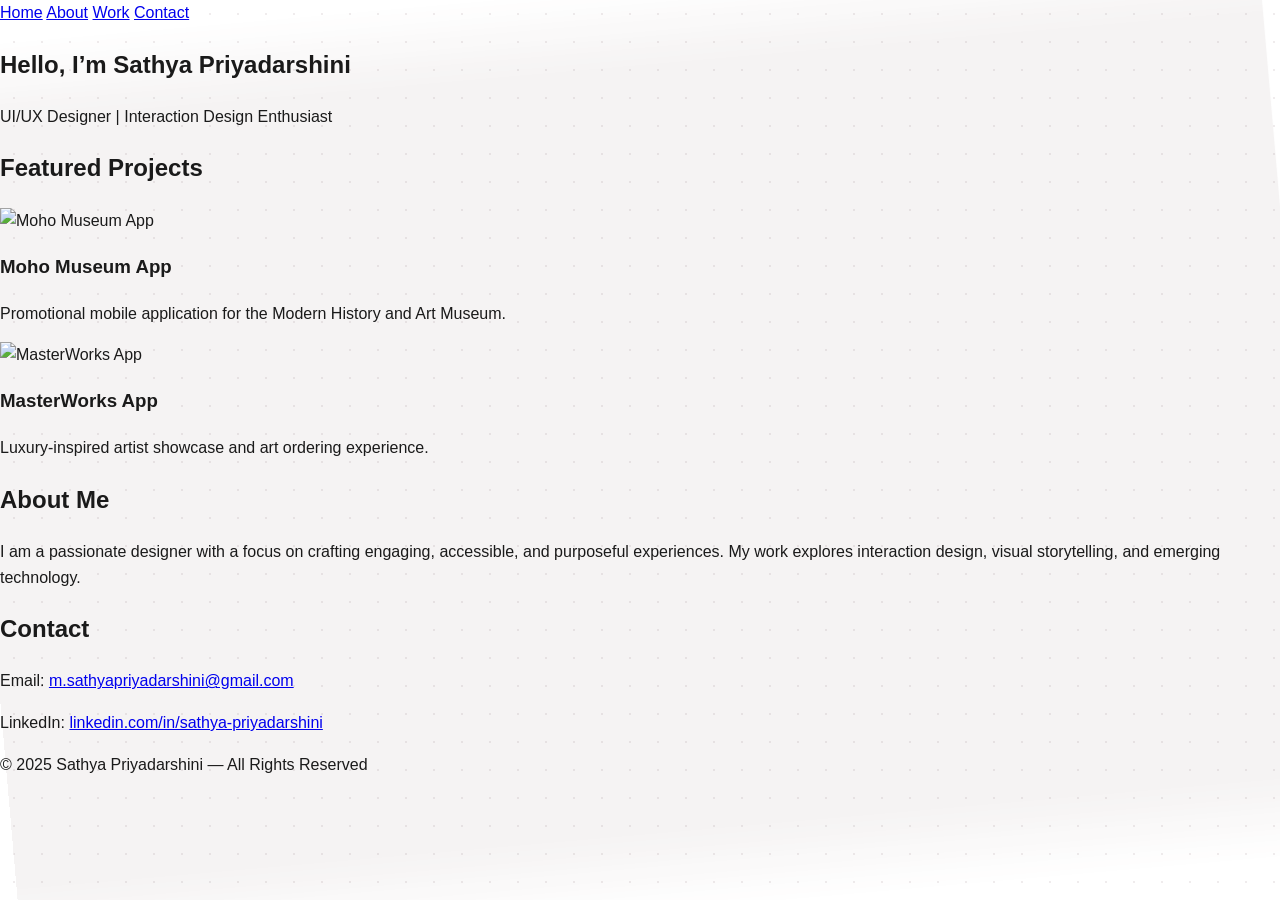
==== SathyaPriyadarshini_portfolio/Code/index.html @ 5d3b1fd0 "Add files via upload" ====
<!doctype html>
<html lang="en">
<head>
  <meta charset="utf-8" />
  <meta name="viewport" content="width=device-width, initial-scale=1" />
  <title>Sathya Priyadarshini · Portfolio</title>

  <!-- Fonts -->
  <link href="https://fonts.googleapis.com/css2?family=Great+Vibes&display=swap" rel="stylesheet">
  <link href="https://fonts.cdnfonts.com/css/sf-pro-display" rel="stylesheet" />
  <link href="https://fonts.googleapis.com/css2?family=Playfair+Display:wght@600;700&family=DM+Sans:wght@400;500;600;700&display=swap" rel="stylesheet" />

  <!-- Styles -->
  <link rel="stylesheet" href="Portfolio.css" />
</head>
<body class="dots-bg">

  <!-- ===== Header Section ===== -->
  <header>
    <nav>
      <a href="index.html">Home</a>
      <a href="about_me.html">About</a>
      <a href="#work">Work</a>
      <a href="#contact">Contact</a>
    </nav>
  </header>

  <!-- ===== Hero Section ===== -->
  <section id="hero">
    <h1>Hello, I’m <span>Sathya Priyadarshini</span></h1>
    <p>UI/UX Designer | Interaction Design Enthusiast</p>
  </section>

  <!-- ===== Work Section ===== -->
  <section id="work">
    <h2>Featured Projects</h2>
    <div class="work-grid">
      <div class="work-item">
        <img src="assets/work/moho-museum-app.jpg" alt="Moho Museum App">
        <h3>Moho Museum App</h3>
        <p>Promotional mobile application for the Modern History and Art Museum.</p>
      </div>
      <div class="work-item">
        <img src="assets/work/masterworks-app.jpg" alt="MasterWorks App">
        <h3>MasterWorks App</h3>
        <p>Luxury-inspired artist showcase and art ordering experience.</p>
      </div>
      <!-- Add more project cards as needed -->
    </div>
  </section>

  <!-- ===== About Section ===== -->
  <section id="about">
    <h2>About Me</h2>
    <p>
      I am a passionate designer with a focus on crafting engaging, accessible, and purposeful experiences. 
      My work explores interaction design, visual storytelling, and emerging technology.
    </p>
  </section>

  <!-- ===== Contact Section ===== -->
  <section id="contact">
    <h2>Contact</h2>
    <p>Email: <a href="mailto:m.sathyapriyadarshini@gmail.com">m.sathyapriyadarshini@gmail.com</a></p>
    <p>LinkedIn: <a href="https://www.linkedin.com/in/sathya-priyadarshini-murugadoss-88a174186/" target="_blank">linkedin.com/in/sathya-priyadarshini</a></p>
  </section>

  <!-- ===== Footer ===== -->
  <footer>
    <p>© 2025 Sathya Priyadarshini — All Rights Reserved</p>
  </footer>

  <!-- Scripts -->
  <script src="Portfolio.js" defer></script>
</body>
</html>
---- SathyaPriyadarshini_portfolio/Code/Portfolio.css ----
/* =========================
   TOKENS / BASE
========================= */
:root{
  --pattern-color: rgba(90, 62, 54, 0.06); 
  --pattern-size: 80px;                  
}

:root{
  --dot-color: rgba(105,69,79,0.10); 
  --dot-size: 28px;                  
}

.dots-bg{
  background-color: #fff;
  background-image: radial-gradient(var(--dot-color) 1.5px, transparent 1.5px);
  background-size: var(--dot-size) var(--dot-size);
  background-attachment: fixed; 
}

.dots-bg::before{
  content:"";
  position: fixed;
  inset: 0;
  pointer-events: none;

  mask-image: linear-gradient(to bottom, transparent 0, #000 80px, #000 calc(100% - 80px), transparent 100%);
}
html, body { min-height: 100%; }
body { position: relative; }


body::before{ transform: rotate(-5deg) scale(1.03); transform-origin:center; }
body::before{
  content:"";
  position: fixed;
  inset: 0;
  z-index: -1;               
  pointer-events: none;

  background-color: var(--pattern-color);
  -webkit-mask-image: url("Lotus.svg");     
  -webkit-mask-repeat: repeat;
  -webkit-mask-size: var(--pattern-size) auto;
  mask-image: url("Lotus.svg");
  mask-repeat: repeat;
  mask-size: var(--pattern-size) auto;
  opacity: 1; 
}

@media (max-width: 900px){ body::before{ -webkit-mask-size: 64px auto; mask-size: 64px auto; } }
@media (max-width: 520px){ body::before{ -webkit-mask-size: 50px auto; mask-size: 50px auto; } }
:root{
  --plum:#69454F; --plum-strong:#5A3E36;
  --pink:#F3D8D3; --coffee:#5A3E36;
  --text:#1A1A1A; --bg:#fff;

  --font-base:"SF Pro Display",-apple-system,BlinkMacSystemFont,"Segoe UI",Roboto,Helvetica,Arial,sans-serif;

  --radius-lg:40px; --radius-md:28px; --ring:rgba(0,0,0,.08);
  --shadow-1:0 10px 24px rgba(0,0,0,.12);

  --container:max(92vw,280px);
  --header-h:72px; 
}

*{box-sizing:border-box}
html{scroll-behavior:smooth;height:100%}
body{margin:0;background:var(--bg);color:var(--text);font-family:var(--font-base);line-height:1.6;height:100%}
img{max-width:100%;height:auto;display:block}
section[id]{scroll-margin-top:var(--header-h)}

/* =========================
   INTRO / LANDING
========================= */
.intro-landing{
  height:100vh;
  min-height:540px;
  display:flex;
  flex-direction:column;
  justify-content:center;
  align-items:center;
  text-align:center;
  font-family:'Playfair Display',serif;
  background:radial-gradient(circle at center,#fdf5f6,#e8d5d8,#d9c2c6);
  color:#3a252b;
  position:relative;
  overflow:hidden;
}
.intro-landing::before{
  content:"";
  position:absolute;
  inset:0;
  background:
    radial-gradient(circle at 30% 30%,#ffffff20,transparent 70%),
    radial-gradient(circle at 70% 70%,#69454f20,transparent 70%);
  animation:moveGlow 12s linear infinite alternate;
}
@keyframes moveGlow{from{transform:translate(-5%,-5%)}to{transform:translate(5%,5%)}}

.intro-title span{
  display:block;
  font-size:clamp(28px,6vw,56px);
  font-weight:600;
  opacity:0;
  transform:translateY(40px);
  animation:fadeUp 1s ease forwards;
  letter-spacing:1px
}
.wave {
  display: inline-block;
  font-size: 3rem;   
  transform-origin: 70% 70%;
  animation: waveAnim 2s infinite;
}

.signature {
  font-family: 'Great Vibes', cursive;  
  font-size: 5rem;                     
  font-weight: 400;
  color: #69454F;                      
  letter-spacing: 4px;                 
  line-height: 1.3;                     
  margin-top: 0.5em;
}
@keyframes waveAnim {
  0% { transform: rotate(0deg); }
  10% { transform: rotate(14deg); }
  20% { transform: rotate(-8deg); }
  30% { transform: rotate(14deg); }
  40% { transform: rotate(-4deg); }
  50% { transform: rotate(10deg); }
  60% { transform: rotate(0deg); }
  100% { transform: rotate(0deg); }
}
.intro-title .hi{
  animation-delay:.2s
}
.intro-title .im{
  animation-delay:.9s
}
.intro-title .name{
  animation-delay:1.6s;
  font-size:clamp(32px,7vw,64px);
  font-weight:700;
  color:#69454f;
  letter-spacing:2px
}
@keyframes fadeUp{to{opacity:1;transform:translateY(0)}}

.scroll-next{
  margin-top:60px;
  width:56px;
  height:56px;
  border-radius:50%;
  border:2px solid #69454f;
  background:transparent;
  font-size:24px;
  color:#69454f;
  cursor:pointer;
  position:relative;
  transition:.3s
}
.scroll-next:hover{
  background:#69454f;
  color:#fff;
  transform:translateY(4px)
}
.scroll-next::after{
  content:"";
  position:absolute;
  inset:0;
  border:2px solid #69454f;
  border-radius:50%;
  animation:pulse 2s infinite
}
@keyframes pulse{0%{transform:scale(1);opacity:.8}100%{transform:scale(1.6);opacity:0}}

/* =========================
   HEADER / NAV
========================= */
:root { --header-h: 72px; }                 
section[id] { scroll-margin-top: var(--header-h); }


.site-header{
  position: sticky; top: 0; z-index: 1000;
  background: rgba(255,255,255,.92);
  backdrop-filter: blur(8px);
  border-bottom: 1px solid rgba(0,0,0,.06);
}
.nav-wrap{
  height: var(--header-h); 
  width: min(1200px,94vw); 
  margin: 0 auto;
  display: flex; 
  align-items: center; 
  gap: 12px; 
  padding: 0 12px;
}
.brand img{ 
  height: 32px; 
}
.main-nav{ 
  display: flex; 
  gap: 40px; 
  margin-left: auto; 
}
.main-nav a{
  position: relative; 
  padding: 6px 0; 
  text-decoration: none;
  color: #1a1a1a; 
  font-weight: 500;
}
.main-nav a:hover{ 
  color: #69454f; 
}
.main-nav a.active{ 
  color: #69454f; }
.main-nav a.active::after{
  content:""; 
  position:absolute; 
  left:0; 
  right:0; 
  bottom:-6px; 
  height:3px;
  background:#69454f; 
  border-radius:2px;
}

.nav-toggle{
  display:none; 
  margin-left:auto; 
  width:42px; 
  height:42px;
  border-radius:10px; 
  border:1px solid rgba(0,0,0,.08);
  background:#fff; 
  align-items:center; 
  justify-content:center;
}
.nav-toggle-bar{ 
  width:20px; 
  height:2px; 
  background:#333; 
  border-radius:2px; 
  margin:3px 0;
  transition: transform .25s, opacity .25s;
}

.nav-toggle[aria-expanded="true"] 
.nav-toggle-bar:nth-child(1){ 
  transform: translateY(5px) rotate(45deg); 
}
.nav-toggle[aria-expanded="true"] 
.nav-toggle-bar:nth-child(2){ 
  opacity: 0; 
}
.nav-toggle[aria-expanded="true"] 
.nav-toggle-bar:nth-child(3){ 
  transform: translateY(-5px) rotate(-45deg); 
}

.nav-overlay{
  position: fixed; 
  inset: var(--header-h) 0 0 0; 
  z-index: 999;
  background: rgba(0,0,0,.28); 
  backdrop-filter: blur(2px);
  opacity:0; pointer-events:none; 
  transition: opacity .25s;
}
.nav-overlay.is-on{ 
  opacity:1; 
  pointer-events:auto; 
}

body.nav-open{ 
  overflow: hidden; 
}

@media (max-width: 720px){
  .nav-toggle{ display:flex; }

  .main-nav{
    position: fixed;
    top: var(--header-h);
    right: 12px;
    width: min(86vw, 300px);
    max-height: calc(100dvh - var(--header-h) - 24px);
    overflow: auto;
    display: flex;
    flex-direction: column;
    gap: 6px;
    padding: 14px 16px;
    background: #fff;
    border-radius: 14px;
    box-shadow: 0 18px 40px rgba(0,0,0,.16);
    z-index: 1001;

    transform-origin: top right;
    transform: translateY(-8px) scale(.9);
    opacity: 0;
    pointer-events: none;
    visibility: hidden;
    transition: transform .22s ease, opacity .22s ease, visibility .22s;
  }
  .main-nav.is-open{
    transform: none;
    opacity: 1;
    pointer-events: auto;
    visibility: visible;
  }

  .main-nav a{ 
    padding: 12px 8px; 
    border-radius: 10px; 
    font-size: 16px; 
  }
  .main-nav a:hover{ 
    background: rgba(105,69,79,.06); 
    color: #69454f; 
  }
}


.nav-overlay{ 
  position:fixed; 
  inset:var(--header-h) 0 0 0; 
  z-index:1000;
  background:rgba(0,0,0,.0);
  opacity:0; 
  pointer-events:none; 
  transition:opacity .22s; 
}
.nav-overlay.is-on{ 
  opacity:0; 
  pointer-events:auto; 
}
body.nav-open{ 
  overflow:hidden; 
}

.site-header{
  position: sticky;
  top: 0;
  z-index: 3000;          
  background: rgba(255,255,255,.92);
  backdrop-filter: blur(8px);
  border-bottom: 1px solid rgba(0,0,0,.06);
}

@media (max-width:720px){
  .main-nav{
    position: fixed;
    top: var(--header-h, 72px);
    right: 12px;
    left: auto;
    z-index: 3001;         
    width: min(86vw, 280px);
    max-height: calc(100dvh - var(--header-h,72px) - 16px);
    overflow: auto;
    display: flex; flex-direction: column; gap: 6px;
    padding: 12px 16px;
    background: #fff; border-radius: 14px;
    box-shadow: 0 18px 40px rgba(0,0,0,.16);
    transform: translateY(-110%);
    transition: transform .25s ease;
  }
  .main-nav.is-open{ 
    transform: translateY(0); 
  }
}

.nav-overlay{
  position: fixed;
  inset: var(--header-h,72px) 0 0 0;
  z-index: 2000;                 
  background: rgba(0,0,0,.0);   
  backdrop-filter: none;        
  opacity: 0; pointer-events: none;
  transition: opacity .0;
}
.nav-overlay.is-on{ 
  opacity: 1; 
  pointer-events: auto; 
}
.main-nav { 
  pointer-events: auto; 
}

/* =========================
   HERO
========================= */

.hero{
  min-height:100vh;display:flex;align-items:center;justify-content:center;padding:clamp(80px,15vh,160px) 20px;background:#fff;text-align:center
}
.hero__inner{
  max-width:900px;
  margin:0 auto
}
.hero-title{
  font-size:clamp(36px,6vw,64px);
  font-weight:700;
  line-height:1.2;
  margin-bottom:30px
}
.hero-title .highlight{
  color:var(--plum)
}
.hero-subtitle{
  margin-top:20px;
  font-size:clamp(18px,2vw,22px);
  color:#555
}
.hero-desc{
  margin-top:24px;
  font-size:clamp(16px,1.5vw,20px);
  line-height:1.6;
  color:#666
}
.hero-actions{
  margin-top:40px;
  display:flex;
  justify-content:center;
  gap:20px
}
.btn{
  display:inline-flex;
  align-items:center;
  justify-content:center;
  padding:14px 32px;
  border-radius:999px;
  font:700 16px var(--font-base);
  cursor:pointer;
  transition:transform .18s,box-shadow .18s,background .18s,color .18s,border-color .18s;
  text-decoration:none
}
.btn-primary{
  background:var(--plum);
  color:#fff;
  border:1px solid var(--plum);
  box-shadow:0 10px 24px rgba(105,69,79,.18)
}
.btn-primary:hover{
  background:#5A3E36;
  transform:translateY(-2px)
}
.btn-outline{background:#fff;color:var(--plum);border:2px solid var(--plum)}
.btn-outline:hover{background:rgba(105,69,79,.08);transform:translateY(-2px)}
.hero-title{
  font-size: clamp(2rem, 5vw, 4rem);
  line-height: 1.15;
  text-align:center;
}

.hero-title .highlight{
  display:inline-block;
  position:relative;
  padding-inline: .1em;
  transform-origin: 50% 70%;
}

.highlight .ch{
  display:inline-block;
  opacity:0;
  transform: translateX(var(--off, 0.6em)) translateY(6px) scale(.94);
  filter: blur(6px);
  transition:
    transform .55s cubic-bezier(.2,.75,.25,1.2),
    opacity   .45s ease,
    filter    .45s ease;
  transition-delay: calc(var(--i) * 55ms);
  will-change: transform, opacity, filter;
}

.hero-title.in-view .highlight .ch{
  opacity:1;
  transform: translateX(0) translateY(0) scale(1.02);
  filter: blur(0);
}

.hero-title.in-view .highlight .ch:last-child{
  transition-duration: .65s;
}

.highlight[data-dir="left"]  .ch{ --off: -0.75em; }
.highlight[data-dir="right"] .ch{ --off:  0.75em; }

@media (prefers-reduced-motion: reduce){
  .highlight .ch{ transition:none; opacity:1; transform:none; filter:none; }
}
/* =========================
   WORK
========================= */

.work-alt{
  width:min(1472px,96vw);
  margin: clamp(24px,5vw,48px) auto;
  padding: clamp(28px,5vw,56px) clamp(16px,3vw,25px);
  border-radius:40px;
  background:#F1EAE7;
  position:relative; overflow:hidden;
}
.work-alt::before{
  content:""; 
  position:absolute; 
  inset:0; 
  pointer-events:none;
  background-image: radial-gradient(rgba(0,0,0,.04) 1px, transparent 1px);
  background-size:48px 48px; 
  opacity:.12;
}
.work-alt__head{
  width:min(931px,92vw);
  margin:0 auto clamp(20px,4vw,50px);
  display:flex; 
  flex-direction:column; 
  align-items:center; 
  gap:10px;
}
.work-alt__title{
  font:700 clamp(28px,4.6vw,48px)/1.15 "SF Pro Display",system-ui;
  color:#000; 
  margin:0;
}
.work-alt__sub{
  font:400 clamp(14px,2.2vw,18px)/1.6 "SF Pro Display",system-ui;
  color:#222; 
  text-align:center; 
  margin:0;
}
.work-alt__list{ 
  list-style:none; 
  margin:0; 
  padding:0; 
  display:grid; 
  gap: clamp(24px,4vw,59px); 
}

.work-row{
  display:grid; 
  align-items:center; 
  gap: clamp(16px,3vw,24px);
  grid-template-columns: minmax(280px, 1.3fr) 1fr;
  background:#fff; 
  border-radius:40px;
  padding: clamp(18px, 3vw, 28px);
  border:1px solid rgba(145,95,109,.20);
  box-shadow:0 12px 24px rgba(0,0,0,.08);
  transition: transform .25s ease, box-shadow .25s ease, border-color .25s ease;
}
.work-row:nth-child(even){ 
  grid-template-columns: 1fr 1.3fr; 
}
.work-row:nth-child(even) .work-media{ 
  order:2 
}
.work-row:nth-child(even) .work-meta{ 
  order:1 
}
.work-row:hover{ 
  transform: translateY(-4px); 
  box-shadow:0 20px 40px rgba(0,0,0,.12); 
  border-color:rgba(145,95,109,.32) 
}

.work-media{ 
  aspect-ratio: 233/131; 
  border-radius:40px; 
  overflow:hidden; 
  margin:0; 
  background:#eee 
}
.work-media img{ 
  width:100%; 
  height:100%; 
  object-fit:cover; 
  display:block; 
  transform:scale(1); 
  transition:transform .6s cubic-bezier(.22,.8,.22,1) 
}
.work-row:hover .work-media img{ 
  transform:scale(1.06) 
}

.work-meta{
  display:grid;
  grid-template-columns: 1fr;
  grid-template-areas:
    "num"
    "name"
    "desc"
    "cta";
  row-gap: clamp(8px, 1.4vw, 14px);
  align-items:start;
}
.work-num{
  grid-area:num;
  font-weight:700;
  font-size: clamp(88px, 10vw, 200px);
  line-height:.85;
  letter-spacing:-0.04em;   
  color:#000; margin:0;
}
.work-name{
  grid-area:name;
  margin:0;
  font:700 clamp(18px, 2.6vw, 32px)/1.2 "SF Pro Display";
  color:#69454F;
}
.work-desc{
  grid-area:desc;
  margin:0;
  font:400 clamp(14px, 2vw, 18px)/1.65 "SF Pro Display";
  color:#333;
}

.work-next{
  grid-area:cta;
  justify-self:end; 
  align-self:end;
  width:52px; 
  height:52px; 
  border-radius:999px; 
  border:0;
  background:#C9B9B6; 
  color:#fff; 
  display:grid; 
  place-items:center;
  box-shadow: inset 0 -2px 0 rgba(0,0,0,.08), 0 6px 12px rgba(0,0,0,.10);
  transition: transform .2s ease, background .2s ease;
}
.work-next:hover{ 
  transform: translateX(2px) scale(1.04); 
  background:#BDA9A5 
}
.work-next:active{ 
  transform: translateX(3px) scale(.98) 
}

@media (max-width: 1020px){
  .work-row,
  .work-row:nth-child(even){ grid-template-columns: 1fr; }
  .work-media{ order:1 } .work-meta{ order:2 }
  .work-num{ font-size: clamp(72px, 22vw, 120px); line-height:.9 }
}

@media (max-width: 720px){
  .work-row{
    display: grid;
    grid-template-columns: 1fr;
    grid-template-areas:
      "num"
      "name"
      "desc"
      "cta"
      "media";            
    gap: 10px;
    padding: 16px;
    border-radius: 24px;
    text-align: left;
  }

  .work-row .work-num   { 
    grid-area: num;   
    font-size: clamp(42px,12vw,72px); 
    line-height: .9; 
  }
  .work-row .work-name  { 
    grid-area: name;  
    font-size: clamp(18px,5vw,22px); 
    margin-top: 6px; 
  }
  .work-row .work-desc  { 
    grid-area: desc;  
    font-size: clamp(14px,4vw,16px); 
    color:#444; 
  }
  .work-row .work-next  {
    grid-area: cta; 
    justify-self: end; 
    align-self: start;
    width: 46px; 
    height: 46px; 
    border-radius: 999px; 
    margin: 4px 0 6px;
  }
  .work-row .work-media { 
    grid-area: media; 
    order: 5; 
    width: 100%; 
    aspect-ratio: 16/9; 
    border-radius: 18px; 
    margin-top: 6px;
  }

  .work-row:nth-child(even){ grid-template-columns: 1fr; }
  .work-row:nth-child(even) .work-media { order: 5; }
  .work-row:nth-child(even) .work-meta  { order: 1; }

  .work-media{ border-radius: 18px; }
  .work-row{ box-shadow: 0 8px 16px rgba(0,0,0,.08); }
}
html {
  scroll-behavior: smooth;
}

#work {
  scroll-margin-top: calc(var(--header-h, 72px) + 20px);
}
/* =========================
   ABOUT
========================= */
.about-hero{
  width:min(1472px,96vw);
  margin:clamp(28px,6vw,72px) auto;
  padding:clamp(28px,6vw,64px);
  background:var(--plum);
  color:#fff;
  border-radius:40px;
  overflow:hidden
}
.about-hero__wrap{
  display:grid;
  grid-template-columns:1.1fr .9fr;
  align-items:center;
  gap:clamp(20px,5vw,56px)
}
.about-hero__title{
  font:700 clamp(28px,5vw,56px)/1.1 var(--font-base);
  margin:0 0 clamp(10px,1.2vw,14px)
}
.about-hero__text p{
  margin:0 0 clamp(10px,1.6vw,16px);
  font:400 clamp(14px,2vw,18px)/1.8 var(--font-base);
  opacity:.98
}
.about-hero__portrait{
  align-self:stretch;
  display:flex;
  align-items:flex-end;
  justify-content:center
}
.about-hero__portrait img{
  width:min(520px,100%);
  aspect-ratio:4/5;
  object-fit:cover;
  border-radius:280px 280px 24px 24px;
  border:2px solid rgba(255,255,255,.12);
  filter:grayscale(100%);
  box-shadow:0 22px 40px rgba(0,0,0,.18) inset
}
@media (max-width:980px){
  .about-hero__wrap{grid-template-columns:1fr}
  .about-hero__portrait{order:-1}
  .about-hero__portrait img{width:min(440px,84vw);margin:0 auto 16px}
  .about-hero__portrait center{display:flex;align-items:center;justify-content:center}
}
.about-hero__portrait {
  align-self: stretch;
  display: flex;
  align-items: center;   
  justify-content: center; 
}
.about-hero__portrait img {
  width: min(520px, 100%);
  aspect-ratio: 4/5;
  object-fit: cover;
  border-radius: 280px 280px 24px 24px;  
  border: 2px solid rgba(255, 255, 255, .12);
  filter: grayscale(100%);
  box-shadow: 0 22px 40px rgba(0, 0, 0, .18) inset;
  object-position: center top; 
}
/* Base CTA */
.btn-cta {
  display: inline-flex;
  align-items: center;
  gap: 14px;
  margin-top: 26px;
  padding: 16px 28px;
  border-radius: 999px;
  background: linear-gradient(135deg, #915F6D, #E8CFCB);
  color: #fff;
  font-weight: 700;
  font-size: 1rem;
  letter-spacing: 0.4px;
  text-transform: capitalize;
  border: none;
  cursor: pointer;
  box-shadow: 0 8px 24px rgba(0,0,0,.15);
  transition: transform .25s ease, box-shadow .25s ease, background .4s ease;
  position: relative;
  overflow: hidden;
}

/* Hover state */
.btn-cta:hover {
  transform: translateY(-3px) scale(1.02);
  box-shadow: 0 14px 30px rgba(0,0,0,.18);
  background: linear-gradient(135deg, #5A3E36, #915F6D);
}

/* Button text */
.btn-cta__text {
  position: relative;
  z-index: 2;
}

/* Arrow micro-interaction */
.btn-cta__arrow {
  display: inline-block;
  font-size: 18px;
  transition: transform .3s ease, opacity .3s ease;
  position: relative;
}

/* On hover: arrow slides */
.btn-cta:hover .btn-cta__arrow {
  transform: translateX(6px);
  opacity: 0.9;
}

/* Ripple pulse effect */
.btn-cta::after {
  content: "";
  position: absolute;
  inset: 0;
  border-radius: inherit;
  background: rgba(255,255,255,0.15);
  transform: scale(0);
  opacity: 0;
  transition: transform .4s ease, opacity .4s ease;
}
.btn-cta:active::after {
  transform: scale(1);
  opacity: 1;
  transition: 0s;
}
.know-more-btn {
  display: grid;
  place-items: center;
  width: 56px; 
  height: 56px; 
  border-radius: 999px;
  background: #915F6D;   /* plum tone */
  color: #fff;
  border: 0;
  box-shadow: inset 0 -2px 0 rgba(0,0,0,.08), 0 6px 12px rgba(0,0,0,.10);
  transition: transform .25s ease, background .25s ease, box-shadow .25s ease;
  text-decoration: none;
}

.know-more-btn:hover {
  transform: translateX(2px) scale(1.05);
  background: #7d4d5d; /* slightly darker plum */
  box-shadow: 0 10px 20px rgba(0,0,0,.15);
}

.know-more-btn:active {
  transform: translateX(3px) scale(.96);
}

/* Responsive tweak for smaller screens */
@media (max-width: 720px) {
  .know-more-btn {
    width: 48px;
    height: 48px;
  }
}
/* =========================
   TOOLS (infinite)
========================= */
.tools{
  background:#fff;
  padding:clamp(32px,6vw,80px) 0;
  width:min(1472px,96vw);
  margin:0 auto;
  overflow:hidden
}
.tools__slider{
  position:relative;
  width:100%;
  overflow:hidden;
  -webkit-mask-image:linear-gradient(to right,transparent 0,#000 40px,#000 calc(100% - 40px),transparent 100%);
  mask-image:linear-gradient(to right,transparent 0,#000 40px,#000 calc(100% - 40px),transparent 100%);
}
.tools__track{
  display:flex;
  gap:clamp(24px,6vw,36px);
  width:max-content;
  animation:toolsMarquee 24s linear infinite;
  will-change:transform;
}
.tool{
  flex:0 0 auto;
  width:108px;
  height:108px;
  border-radius:50%;
  background:#fff;
  border:3px solid #F3D8D3;
  display:flex;
  align-items:center;
  justify-content:center;
  transition:transform .3s,border-color .3s;
  overflow:hidden; 
}
.tool:hover{
  transform:scale(1.08);
  border-color:var(--plum);
}
.tool img{
  max-width:68%;height:auto
}
@keyframes toolsMarquee{
  from{transform:translateX(0)}
  to{transform:translateX(-50%)}
}
@media (max-width:900px){.tools__track{gap:36px}.tool{width:95px;height:95px}}
@media (max-width:600px){.tools{padding:40px 0}.tools__track{gap:24px}.tool{width:80px;height:80px;border-width:3px}}
.tool img {
  width: 70%;
  height: 70%;
  object-fit: contain;
  object-position: center;
  display: block;
}
/* =========================
   LEARNINGS (flip)
========================= */
.learnings{
  background:#fff;
  border-radius:32px;
  padding:clamp(32px,6vw,80px) clamp(16px,6vw,64px);
  width:min(1472px,96vw);
  margin:0 auto;
}
.learnings__head{
  text-align:center;
  width:min(900px,92vw);
  margin:0 auto clamp(20px,5vw,40px);
}
.learnings__title{
  font-size:clamp(26px,5.6vw,48px);
  font-weight:700;
  margin:0 0 .25em
}
.learnings__subtitle{
  font-size:clamp(14px,2.2vw,18px);
  margin:0;
  color:#222
}
.learnings__grid{
  --card-w:clamp(260px,34vw,360px);
  --card-h:clamp(320px,44vw,440px);
  --card-radius:0px 20px;
  display:grid;
  gap:clamp(16px,8vw,40px);
  justify-content:center;
  grid-template-columns:repeat(3,minmax(0,var(--card-w)))
}
@media (max-width:1100px){
  .learnings__grid{
    grid-template-columns:repeat(2,minmax(0,var(--card-w)))
  }
}
@media (max-width:720px){
  .learnings__grid{
    grid-template-columns:minmax(0,var(--card-w))
  }
}
.learning-card{
  width:var(--card-w);
  height:var(--card-h);
  perspective:1000px;
  cursor:pointer;
  box-shadow:0 10px 24px rgba(0,0,0,.12);
  border-radius:var(--card-radius);
  transition:box-shadow .25s
}
.learning-card__inner{
  position:relative;
  width:100%;
  height:100%;
  transform-style:preserve-3d;
  transition:transform .6s;
  border-radius:var(--card-radius);
  padding:32px;display:flex;
  flex-direction:column;
  justify-content:center;
  text-align:left}
.learning-card:hover .learning-card__inner,.learning-card.is-flipped .learning-card__inner{transform:rotateY(180deg)}

.card-face{
  position:absolute;
  inset:0;
  border-radius:var(--card-radius);
  backface-visibility:hidden;
  border:2px solid var(--plum)
}
.card-front{
  background:var(--plum);
  display:flex;
  align-items:center;
  justify-content:center;
  padding:24px}
.card-front-title{
  color:#fff;
  font-weight:800;
  letter-spacing:.2px;
  font-size:clamp(22px,3.4vw,28px);
  text-align:center}
.card-back{
  background:#fff;
  padding:24px;display:flex;
  flex-direction:column;
  gap:10px;
  transform:rotateY(180deg)}
.card-num{
  font-weight:700;
  font-size:clamp(22px,2.4vw,28px);
  color:var(--plum);
  margin-bottom:10px
}
.card-title{
  font-weight:800;
  font-size:clamp(20px,2.2vw,26px);
  margin:0 0 12px
}
.card-divider{
  border:0;
  border-top:2px solid #E5E5E5;
  margin:12px 0
}
.card-desc{
  font-size:clamp(16px,1.8vw,20px);
  line-height:1.65;
  color:#333
}

/* =========================
   TESTIMONIALS
========================= */
.t-section{
  padding:clamp(32px,6vw,80px) 0;
  width:min(1472px,96vw);
  margin:0 auto
}
.t-head{
  text-align:center;margin-bottom:clamp(18px,5vw,40px)
}
.t-title{
  font-size:clamp(26px,5vw,42px);
  font-weight:700;
  margin:0 0 8px
}
.t-sub{
  font-size:clamp(14px,2.2vw,18px);
  color:#333;
  margin:0
}
.t-marquee{
  overflow:hidden
}
.t-track{
  display:flex;
  gap:clamp(12px,3vw,24px);
  width:max-content;
  animation:t-scroll 36s linear infinite;
  will-change:transform
}
@keyframes t-scroll{from{transform:translateX(0)}to{transform:translateX(-50%)}}
.t-marquee:hover .t-track{animation-play-state:paused}
.t-card{
  position:relative;
  background:rgba(145,95,109,.6);
  color:#fff;
  padding:clamp(18px,3.8vw,32px);
  border-radius:32px;
  display:flex;
  flex-direction:column;
  gap:14px;
  flex:0 0 clamp(260px,70vw,420px);
  box-shadow:var(--shadow-1)
}
.t-quote{
  position:absolute;
  top:0;right:24px;
  font-size:clamp(36px,7vw,64px);
  font-weight:700;
  color:rgba(255,255,255,.7)
}
.t-author{
  display:flex;
  align-items:center;
  gap:12px
}
.t-avatar{
  width:48px;
  height:48px;
  border-radius:50%;
  object-fit:cover
}
.t-name{
  font-weight:700
}
.t-meta{
  opacity:.9;font-size:.95em
}
.t-text{
  line-height:1.6;margin:0
}

/* =========================
   FOOTER
========================= */
.footer{
  background:#F5F2F1;
  border-radius:var(--radius-lg);
  padding:clamp(32px,6vw,80px) clamp(16px,6vw,40px);
  width:min(1472px,96vw);
  margin:0 auto clamp(36px,6vw,72px);
  text-align:center;
  display:flex;
  flex-direction:column;
  align-items:center;
  gap:clamp(16px,4vw,32px)
}
.footer-thank{
  font-size:clamp(12px,2vw,16px);
  font-weight:500;
  margin:0
}
.footer-title{
  font-size:clamp(22px,5vw,36px);
  font-weight:700;
  line-height:1.3;
  margin:0;
  color:#000
}
.footer-sub{
  font-size:clamp(14px,2.4vw,18px);
  color:#333;
  margin:0
}
.footer-btn{
  background:var(--plum);
  color:#fff;
  font-size:clamp(14px,2.4vw,18px);
  font-weight:600;
  padding:12px 28px;
  border-radius:40px;
  text-decoration:none;
  box-shadow:0 6px 14px rgba(0,0,0,.15);
  transition:.2s
}
.footer-btn:hover{
  transform:translateY(-2px)
}
.footer-links{
  font-size:clamp(12px,2.2vw,16px)
}
.footer-copy{
  font-size:clamp(12px,2vw,14px);
  color:#555;
  margin:0
}

.work-alt + .learnings,
.learnings + .t-section,
.t-section + .footer,
.about-hero + .tools,
.hero + .work-alt{margin-top:clamp(16px,4vw,32px)}
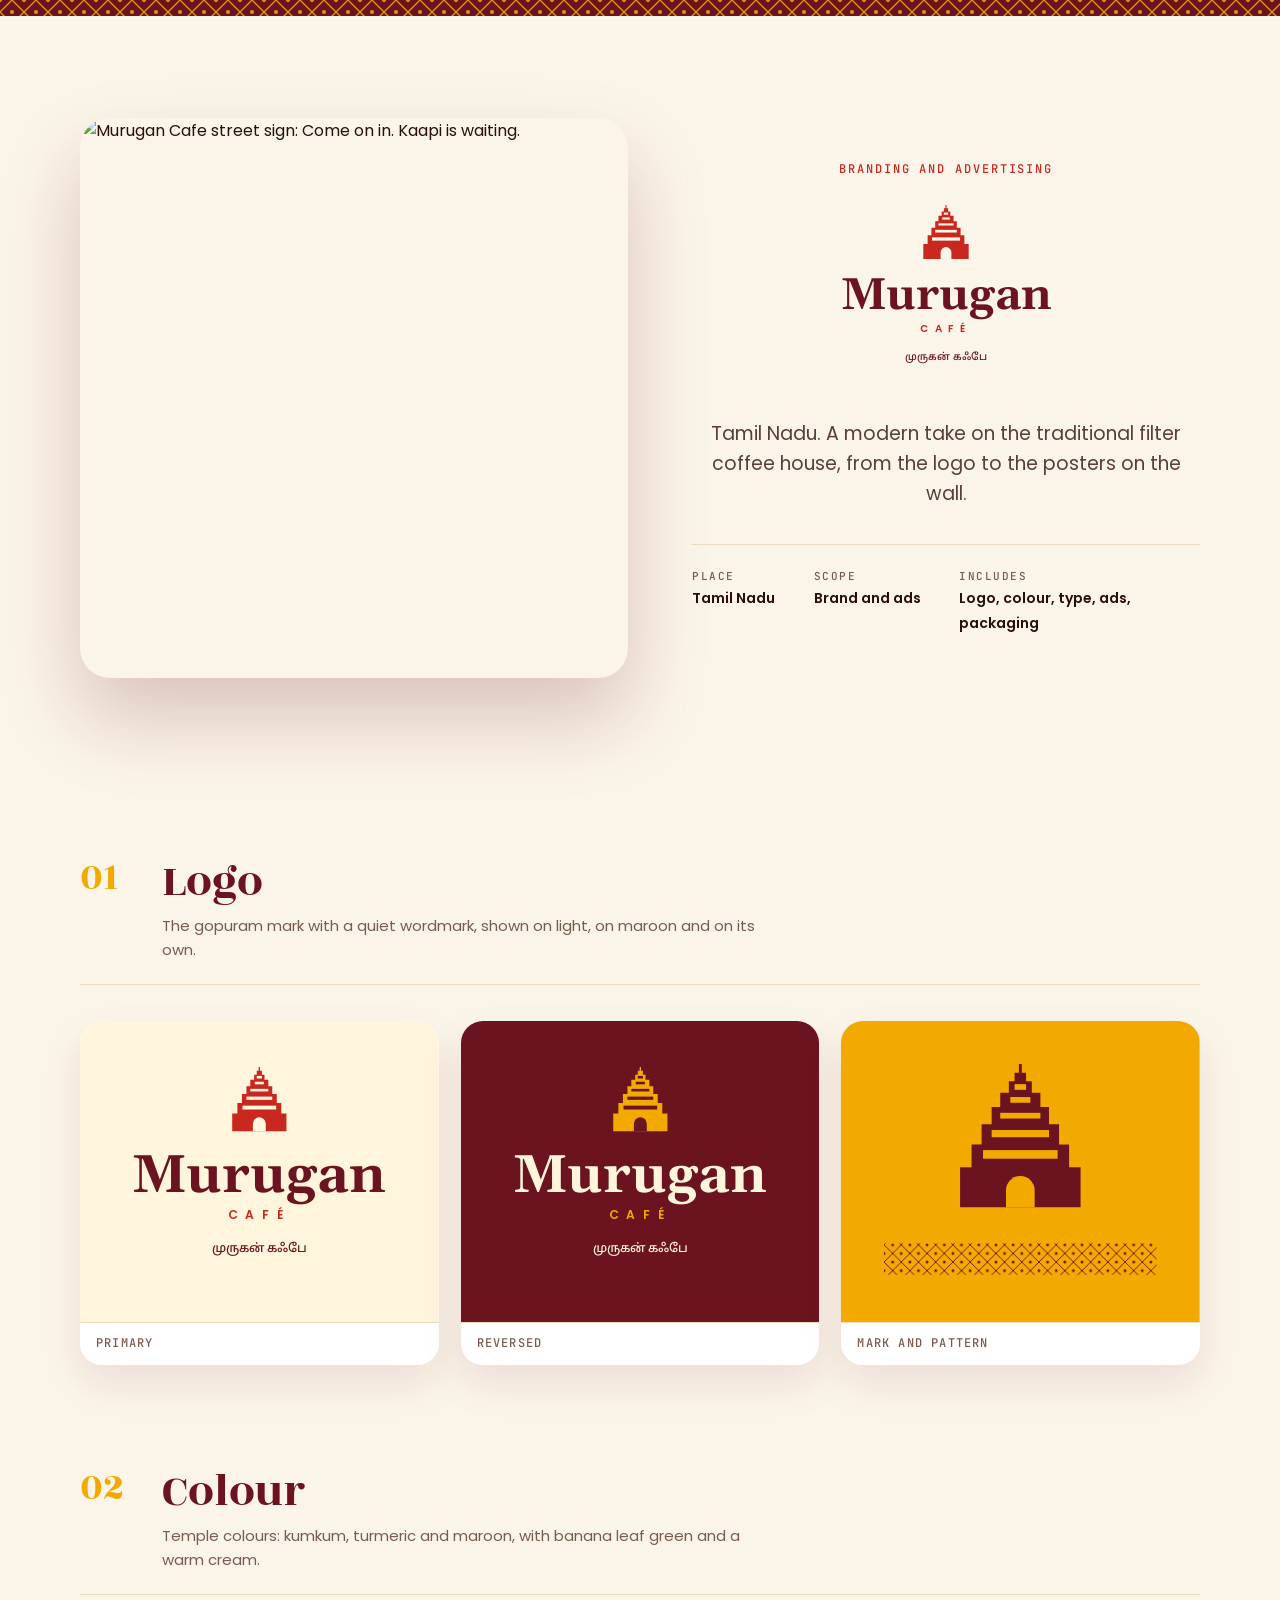
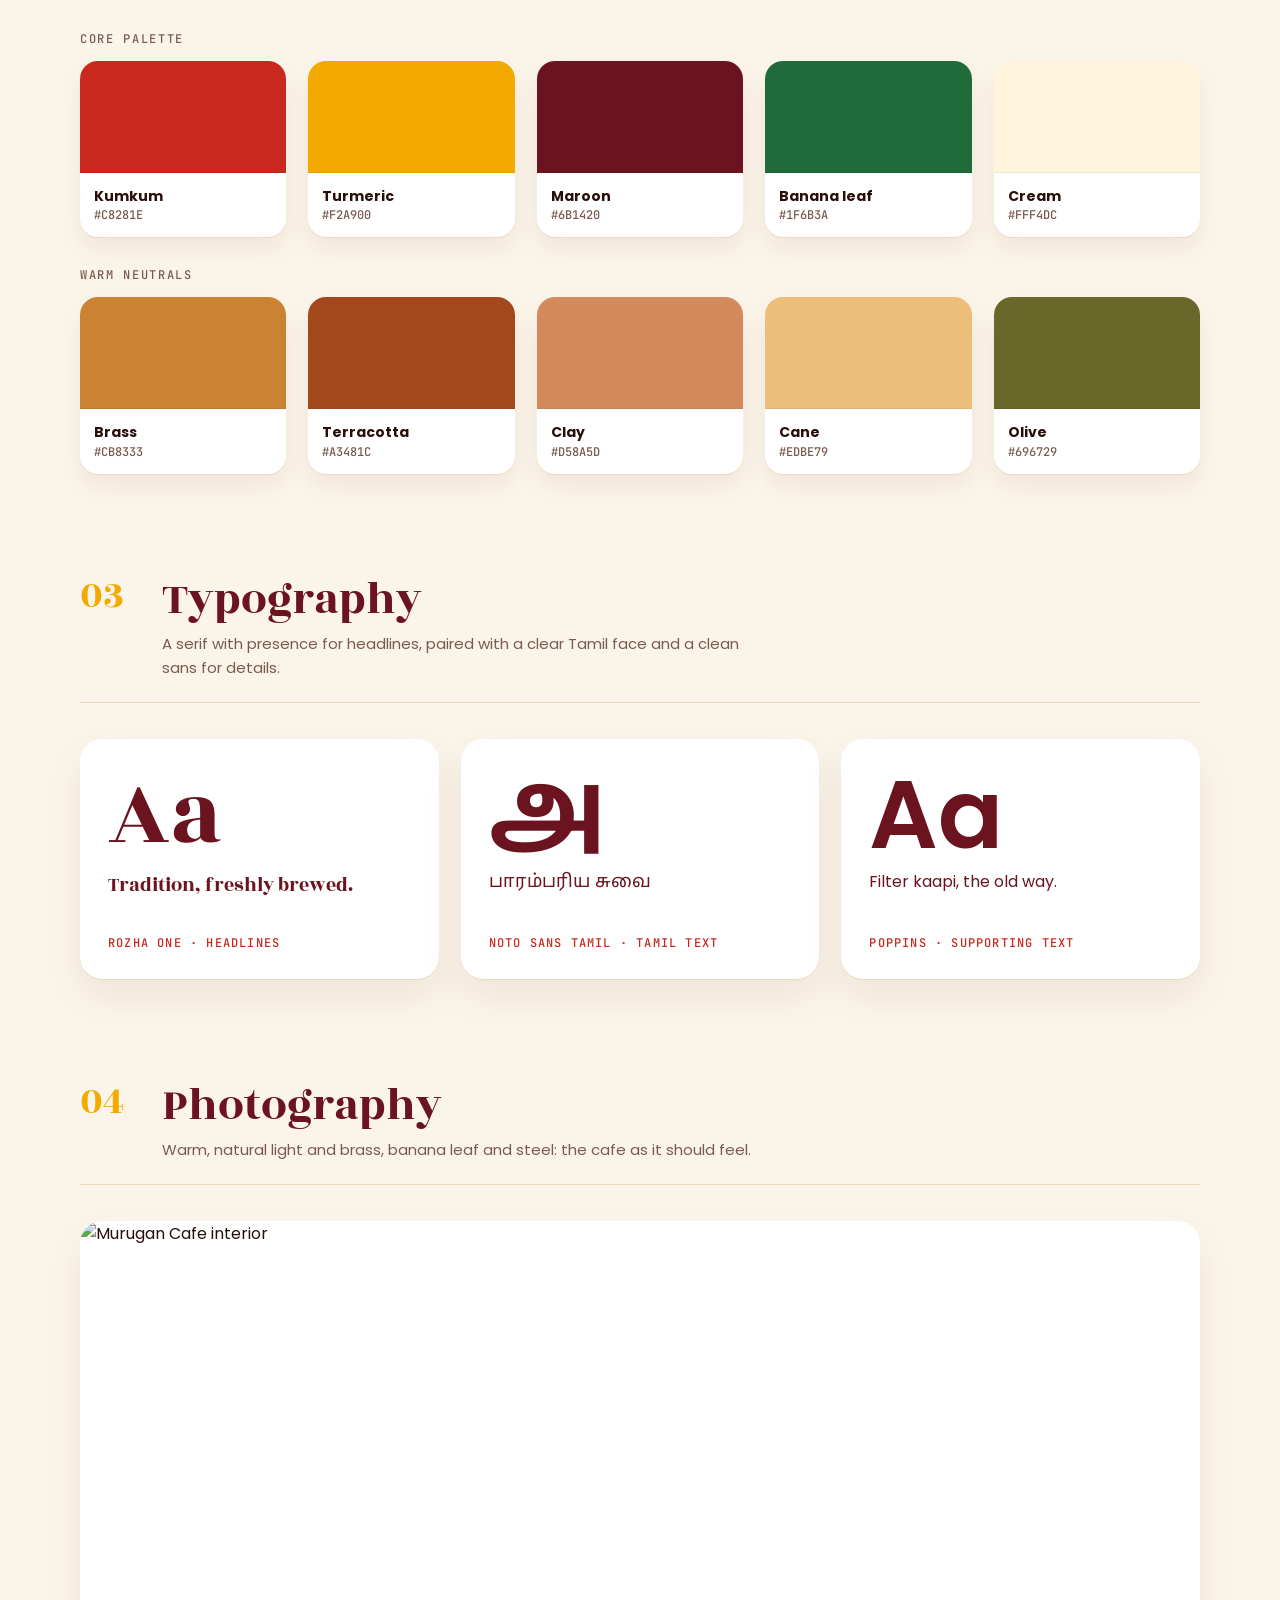
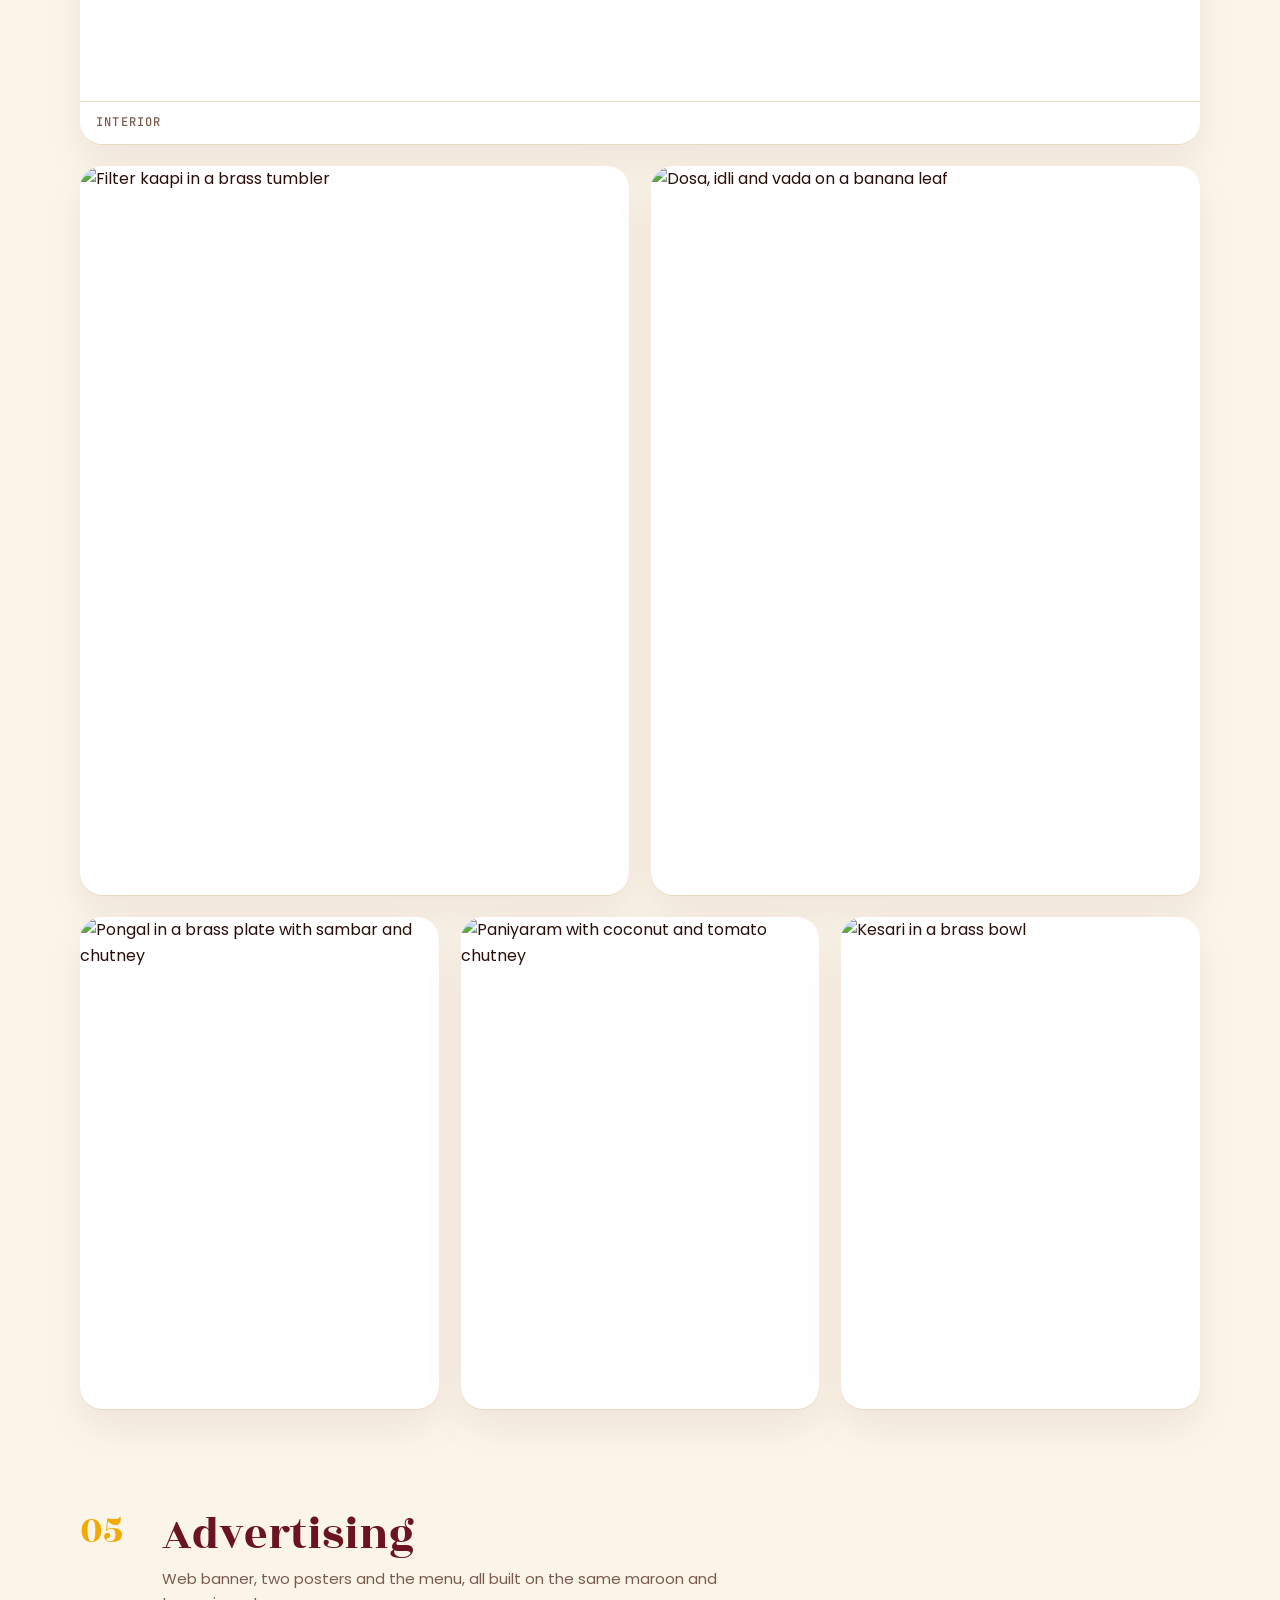
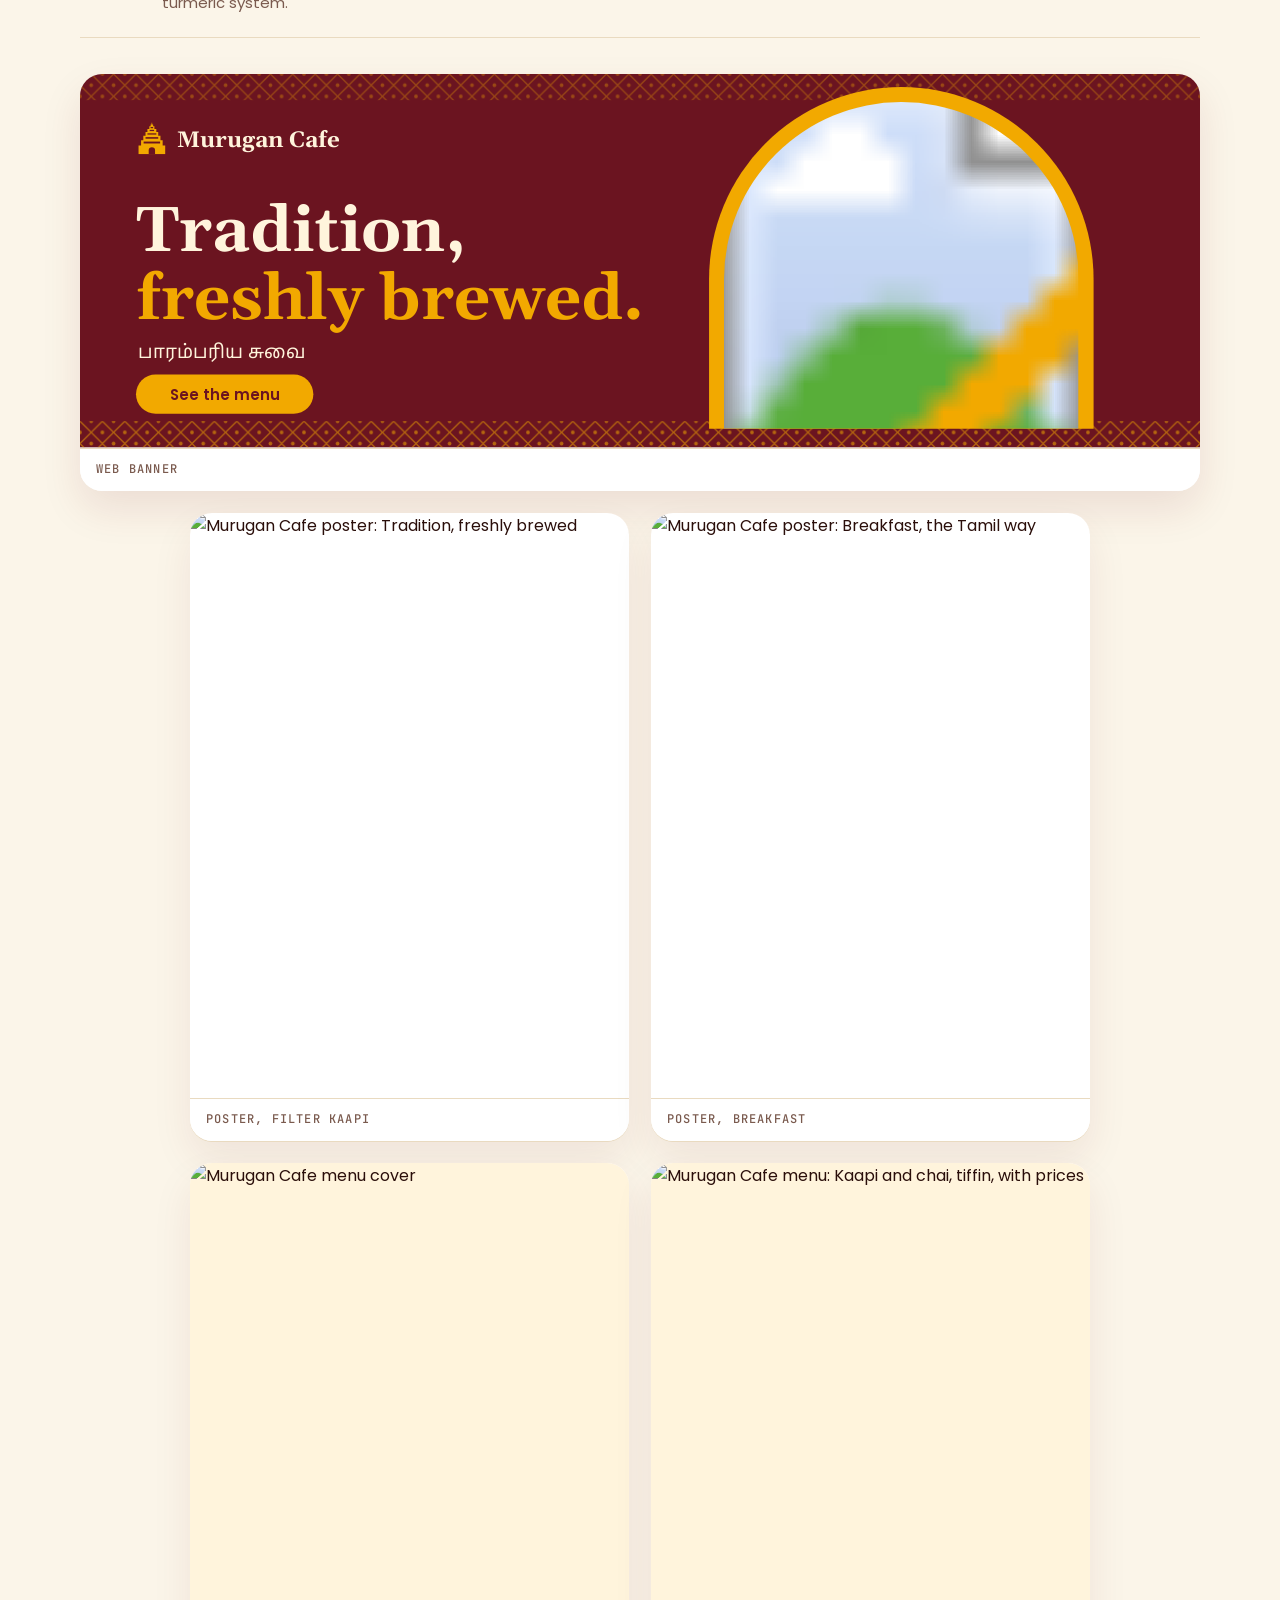
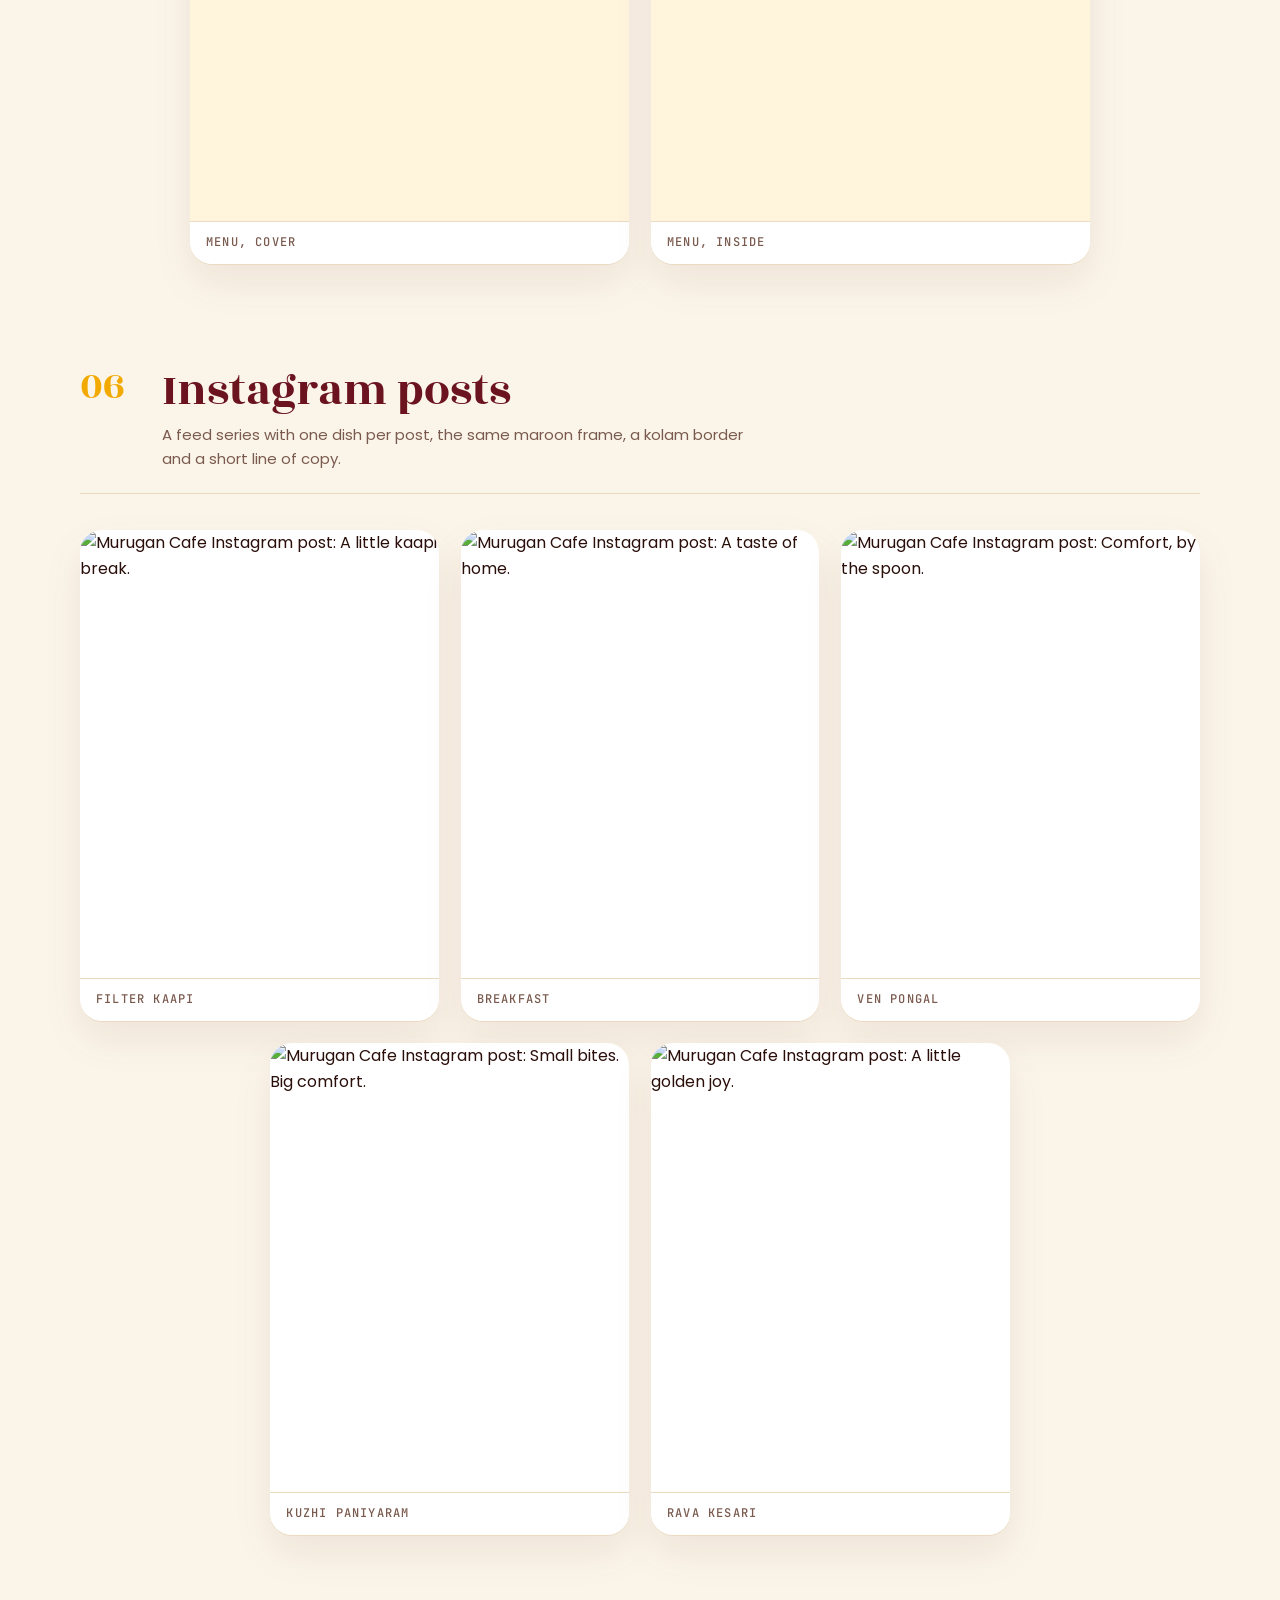
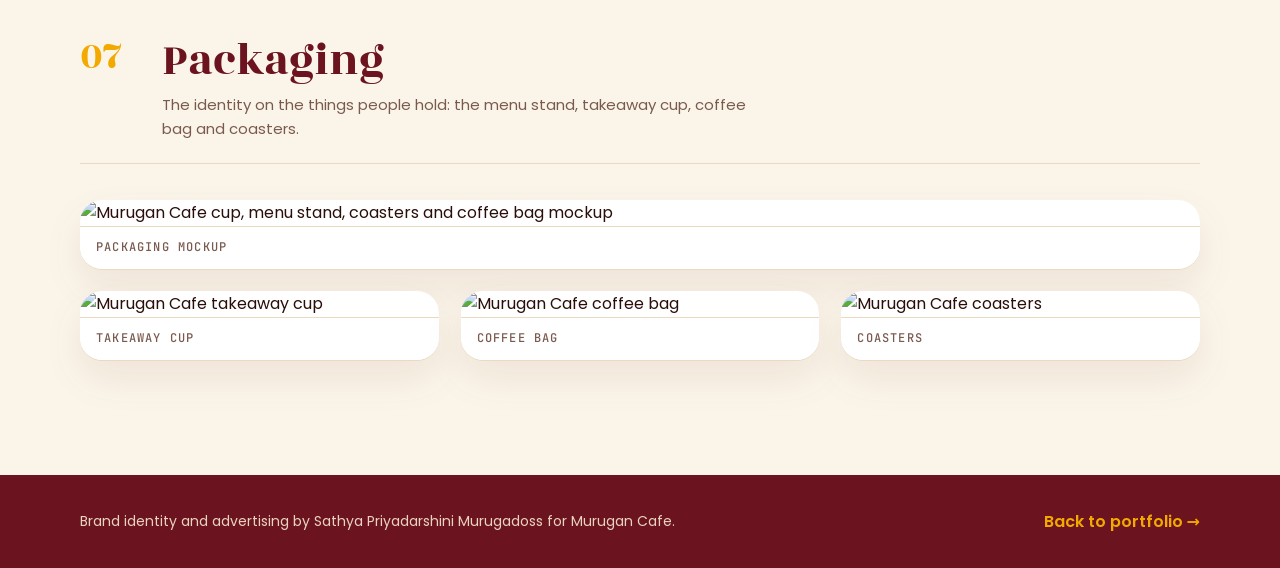
==== commit e3f75785: "Add files via upload" ====
--- a/SathyaPriyadarshini_portfolio/Code/index.html
+++ b/SathyaPriyadarshini_portfolio/Code/index.html
@@ -1,76 +1,143 @@
 <!doctype html>
 <html lang="en">
 <head>
-  <meta charset="utf-8" />
-  <meta name="viewport" content="width=device-width, initial-scale=1" />
-  <title>Sathya Priyadarshini · Portfolio</title>
+<meta charset="utf-8">
+<meta name="viewport" content="width=device-width,initial-scale=1">
+<title>Murugan Cafe Branding and Ads | Sathya Priyadarshini</title>
+<link rel="preconnect" href="https://fonts.googleapis.com">
+<link href="https://fonts.googleapis.com/css2?family=Gelasio:wght@700&family=Rozha+One&family=Noto+Sans+Tamil:wght@500;700&family=Poppins:wght@400;500;600;700&family=JetBrains+Mono:wght@400;500&display=swap" rel="stylesheet">
+<style>
+:root{--paper:#FBF5E9;--cream:#FFF4DC;--maroon:#6B1420;--kumkum:#C8281E;--gold:#F2A900;--ink:#2A0E0A;--muted:#7A5A4E;--rule:#E9DAC0;
+ --serif:'Rozha One',Georgia,serif;--sans:Poppins,system-ui,sans-serif;--tamil:'Noto Sans Tamil',sans-serif;--mono:'JetBrains Mono',ui-monospace,Menlo,monospace;--ease:cubic-bezier(.16,1,.3,1)}
+*{box-sizing:border-box;margin:0}
+html{scroll-behavior:smooth}
+body{background:var(--paper);color:var(--ink);font-family:var(--sans);line-height:1.6;-webkit-font-smoothing:antialiased;overflow-x:clip}
+img,svg{display:block;max-width:100%}
+.wrap{width:min(1120px,100% - 40px);margin:0 auto}
+a{color:inherit}
+/* top */
+.strip{height:16px;background:var(--maroon)}
+.strip svg{width:100%;height:100%;opacity:.9}
+.bar{position:sticky;top:0;z-index:20;background:rgba(251,245,233,.9);backdrop-filter:blur(10px);border-bottom:1px solid var(--rule)}
+.bar .wrap{display:flex;align-items:center;justify-content:space-between;height:60px;gap:16px}
+.bar a{text-decoration:none;font-weight:600;font-size:14px;color:var(--maroon);display:inline-flex;gap:8px;align-items:center}
+.bar a:hover{color:var(--kumkum)}
+.bar span{font-size:13px;color:var(--muted)}
+/* hero */
+.hero{padding:clamp(48px,8vw,104px) 0 clamp(40px,6vw,80px)}
+.hero .wrap{display:grid;grid-template-columns:1.08fr 1fr;gap:clamp(28px,5vw,72px);align-items:center}
+.sr{position:absolute;width:1px;height:1px;overflow:hidden;clip:rect(0 0 0 0);white-space:nowrap}
+.lockup svg{width:min(470px,100%);height:auto;margin:10px 0 0 -10px}
+.posters{align-items:stretch}
+.posters .card{display:flex;flex-direction:column}
+.posters .card>img{width:100%;aspect-ratio:3/4;height:auto;object-fit:cover}
+.posters .card>img.menu{aspect-ratio:2/3;object-fit:cover;background:#FFF4DC}
+.posters.narrow{max-width:900px;margin-inline:auto}
+@media(max-width:820px){.posters.narrow{grid-template-columns:1fr 1fr}}
+@media(max-width:520px){.posters.narrow{grid-template-columns:1fr}}
+.posters .card figcaption{margin-top:auto}
+.igrid{display:flex;flex-wrap:wrap;justify-content:center;gap:clamp(12px,2vw,22px)}
+.igrid .card{width:calc((100% - 2*clamp(12px,2vw,22px))/3)}
+@media(max-width:820px){.igrid .card{width:calc((100% - clamp(12px,2vw,22px))/2)}}
+@media(max-width:520px){.igrid .card{width:100%}}
+.eyebrow{font:500 12px var(--mono);letter-spacing:.16em;text-transform:uppercase;color:var(--kumkum)}
+h1{font:400 clamp(54px,8.4vw,112px)/.98 var(--serif);color:var(--maroon);margin:18px 0 10px}
+.ta{font:700 clamp(18px,2vw,24px) var(--tamil);color:var(--kumkum)}
+.lede{margin-top:22px;max-width:30em;color:#5B3F36;font-size:clamp(16px,1.5vw,19px)}
+.facts{display:grid;grid-template-columns:repeat(3,auto);justify-content:start;gap:12px clamp(22px,3vw,44px);margin-top:34px;padding-top:24px;border-top:1px solid var(--rule)}
+.facts b{display:block;font:500 11px var(--mono);letter-spacing:.14em;text-transform:uppercase;color:var(--muted);margin-bottom:2px}
+.facts span{font-weight:600;font-size:14px}
+.hero figure{order:-1;border-radius:30px;overflow:hidden;box-shadow:0 40px 80px rgba(107,20,32,.22)}
+.hero .wrap{align-items:stretch}
+.hero figure{height:100%;min-height:560px;margin:0}
+.hero figure img{width:100%;height:100%;object-fit:cover;object-position:38% 50%;display:block}
+.hero .wrap>div:first-child{display:flex;flex-direction:column;justify-content:center;align-items:center;text-align:center}
+.hero .lockup svg{margin:10px auto 0}
+.hero .lede{margin-inline:auto}
+.hero .facts{justify-content:center;text-align:left;width:100%;max-width:34em}
+@media(max-width:820px){.hero figure{min-height:0;aspect-ratio:4/3}}
+/* sections */
+.sec{padding:clamp(56px,8vw,104px) 0 0}
+.sh{display:grid;grid-template-columns:64px 1fr;gap:18px;align-items:start;padding-bottom:22px;margin-bottom:clamp(22px,3vw,36px);border-bottom:1px solid var(--rule)}
+.no{font:400 40px/1 var(--serif);color:var(--gold)}
+.sh h2{font:400 clamp(30px,4vw,46px)/1.05 var(--serif);color:var(--maroon)}
+.sh p{margin-top:8px;color:var(--muted);max-width:40em;font-size:15px}
+.grid{display:grid;gap:clamp(12px,2vw,22px)}
+.g2{grid-template-columns:1fr 1fr}.g3{grid-template-columns:repeat(3,1fr)}.g5{grid-template-columns:repeat(5,1fr)}
+.card{border-radius:22px;overflow:hidden;background:#fff;box-shadow:0 1px 0 var(--rule),0 18px 40px rgba(107,20,32,.08)}
+.card>svg,.card>img{width:100%;height:auto}
+.card figcaption{padding:12px 16px 14px;font:500 12px var(--mono);letter-spacing:.1em;text-transform:uppercase;color:var(--muted);background:#fff;border-top:1px solid var(--rule)}
+.card.bare{box-shadow:0 18px 40px rgba(107,20,32,.1)}
+.mt{margin-top:clamp(12px,2vw,22px)}
+.lab{font:500 12px var(--mono);letter-spacing:.14em;text-transform:uppercase;color:var(--muted);margin:30px 0 14px}
+.lab:first-of-type{margin-top:0}
+/* swatches */
+.sw{background:#fff;border-radius:18px;overflow:hidden;box-shadow:0 1px 0 var(--rule),0 12px 26px rgba(107,20,32,.07);padding:0 0 14px}
+.sw i{display:block;height:112px;margin-bottom:12px;box-shadow:inset 0 -1px 0 rgba(0,0,0,.06)}
+.sw b{display:block;font-size:14px;padding:0 14px}.sw span{display:block;font:500 12px var(--mono);color:var(--muted);padding:0 14px}
+/* type */
+.ty{background:#fff;border-radius:22px;padding:28px;box-shadow:0 1px 0 var(--rule),0 18px 40px rgba(107,20,32,.08);display:flex;flex-direction:column;gap:6px;min-height:240px}
+.ty .big{font-size:clamp(64px,8vw,96px);line-height:1;color:var(--maroon)}
+.ty p{font-size:15px;color:#5B3F36}
+.ty small{margin-top:auto;font:500 12px var(--mono);letter-spacing:.1em;text-transform:uppercase;color:var(--kumkum)}
+/* photos */
+.ph img{width:100%;height:100%;object-fit:cover}
+.ph.wide img{aspect-ratio:21/9}.ph.t img{aspect-ratio:4/5}
+.posters .card>img{width:100%;height:auto}
+.foot{margin-top:clamp(64px,9vw,120px);background:var(--maroon);color:var(--cream)}
+.foot .wrap{display:flex;justify-content:space-between;align-items:center;gap:18px;flex-wrap:wrap;padding:34px 0}
+.foot a{color:var(--gold);font-weight:600;text-decoration:none}
+.foot span{font-size:14px;opacity:.85}
+@media(max-width:820px){.hero .wrap{grid-template-columns:1fr}.g3{grid-template-columns:1fr}.g5{grid-template-columns:1fr 1fr}.g2{grid-template-columns:1fr}.facts{grid-template-columns:1fr 1fr}.ph.wide img{aspect-ratio:4/3}.bar span{display:none}}
+@media(max-width:520px){.sh{grid-template-columns:1fr;gap:6px}}
+html.js .rv{opacity:0;transform:translate3d(0,36px,0);transition:opacity .9s ease,transform 1.1s var(--ease);transition-delay:var(--d,0s)}
+html.js .rv.in{opacity:1;transform:none}
+</style>
+<script>if(!matchMedia('(prefers-reduced-motion: reduce)').matches)document.documentElement.classList.add('js')</script>
+</head>
+<body>
+<svg width="0" height="0" style="position:absolute" aria-hidden="true"><defs>
+<symbol id="gp" viewBox="0 0 100 100"><path d="M49 0h2v6h-2zM46 6h8v6h-8zM42 12h16v8H42zM36 20h28v10H36zM30 30h40v12H30zM23 42h54v14H23zM16 56h68v16H16zM8 72h84v28H8z" fill="currentColor"/><path d="M40 100V88a10 10 0 0 1 20 0v12z" fill="var(--cut,#fff)"/><g fill="var(--cut,#fff)"><rect x="46" y="14" width="8" height="4"/><rect x="43" y="23" width="14" height="4"/><rect x="36" y="34" width="28" height="4"/><rect x="30" y="46" width="40" height="5"/><rect x="24" y="60" width="52" height="6"/></g></symbol>
+<linearGradient id="steel" x1="0" x2="1"><stop offset="0" stop-color="#9aa3a9"/><stop offset=".4" stop-color="#f6f8f9"/><stop offset="1" stop-color="#848d93"/></linearGradient>
+<symbol id="tb" viewBox="0 0 120 150"><g fill="none" stroke="var(--steam,#fff)" stroke-width="3" stroke-linecap="round" opacity=".75"><path d="M44 30c-8-8 8-12 0-22"/><path d="M60 28c-8-8 8-12 0-22"/><path d="M76 30c-8-8 8-12 0-22"/></g><path d="M8 104h104q-4 30-52 30T8 104z" fill="url(#steel)"/><path d="M28 44h64l-6 62q-1 6-7 6H41q-6 0-7-6z" fill="url(#steel)"/><ellipse cx="60" cy="44" rx="32" ry="6" fill="#5a2a14"/><ellipse cx="60" cy="43" rx="26" ry="3.5" fill="#8a4a24"/><path d="M8 104q52 14 104 0" fill="none" stroke="#6f787e" stroke-width="2"/></symbol>
+<pattern id="kl-t" width="24" height="24" patternUnits="userSpaceOnUse"><path d="M12 0 24 12 12 24 0 12z" fill="none" stroke="#F2A900" stroke-width="1.3"/><circle cx="12" cy="12" r="2" fill="#F2A900"/><circle cx="0" cy="0" r="2" fill="#F2A900"/><circle cx="24" cy="0" r="2" fill="#F2A900"/><circle cx="0" cy="24" r="2" fill="#F2A900"/><circle cx="24" cy="24" r="2" fill="#F2A900"/></pattern>
+<pattern id="kl-m" width="24" height="24" patternUnits="userSpaceOnUse"><path d="M12 0 24 12 12 24 0 12z" fill="none" stroke="#6B1420" stroke-width="1.3"/><circle cx="12" cy="12" r="2" fill="#6B1420"/><circle cx="0" cy="0" r="2" fill="#6B1420"/><circle cx="24" cy="0" r="2" fill="#6B1420"/><circle cx="0" cy="24" r="2" fill="#6B1420"/><circle cx="24" cy="24" r="2" fill="#6B1420"/></pattern>
+<pattern id="kl-c" width="24" height="24" patternUnits="userSpaceOnUse"><path d="M12 0 24 12 12 24 0 12z" fill="none" stroke="#FFF4DC" stroke-width="1.3"/><circle cx="12" cy="12" r="2" fill="#FFF4DC"/><circle cx="0" cy="0" r="2" fill="#FFF4DC"/><circle cx="24" cy="0" r="2" fill="#FFF4DC"/><circle cx="0" cy="24" r="2" fill="#FFF4DC"/><circle cx="24" cy="24" r="2" fill="#FFF4DC"/></pattern>
+</defs></svg>
+<div class="strip" aria-hidden="true"><svg preserveAspectRatio="none"><rect width="100%" height="100%" fill="url(#kl-t)"/></svg></div>
 
-  <!-- Fonts -->
-  <link href="https://fonts.googleapis.com/css2?family=Great+Vibes&display=swap" rel="stylesheet">
-  <link href="https://fonts.cdnfonts.com/css/sf-pro-display" rel="stylesheet" />
-  <link href="https://fonts.googleapis.com/css2?family=Playfair+Display:wght@600;700&family=DM+Sans:wght@400;500;600;700&display=swap" rel="stylesheet" />
 
-  <!-- Styles -->
-  <link rel="stylesheet" href="Portfolio.css" />
-</head>
-<body class="dots-bg">
+<header class="hero"><div class="wrap">
+  <div>
+    <div class="eyebrow rv">Branding and advertising</div>
+    <h1 class="sr">Murugan Cafe</h1>
+    <div class="lockup rv" style="--d:.08s"><svg viewBox="0 0 500 350" xmlns="http://www.w3.org/2000/svg" role="img" aria-label="Murugan Cafe logo"><use href="#gp" x="205" y="30" width="90" height="90" style="color:#C8281E;--cut:#FBF5E9"/><text x="250" y="204" font-size="74" text-anchor="middle" fill="#6B1420" style="font-family:'Gelasio',Georgia,'Times New Roman',serif;font-weight:700">Murugan</text><text x="250" y="242" font-size="17" letter-spacing="11" text-anchor="middle" fill="#C8281E" style="font-family:Poppins,sans-serif;font-weight:600">CAFÉ</text><text x="250" y="288" font-size="17" text-anchor="middle" fill="#6B1420" style="font-family:'Noto Sans Tamil',sans-serif;font-weight:500">முருகன் கஃபே</text></svg></div>
+    <p class="lede rv" style="--d:.2s">Tamil Nadu. A modern take on the traditional filter coffee house, from the logo to the posters on the wall.</p>
+    <div class="facts rv" style="--d:.28s"><div><b>Place</b><span>Tamil Nadu</span></div><div><b>Scope</b><span>Brand and ads</span></div><div><b>Includes</b><span>Logo, colour, type, ads, packaging</span></div></div>
+  </div>
+  <figure class="rv" style="--d:.15s"><img src="mc/sign.webp" alt="Murugan Cafe street sign: Come on in. Kaapi is waiting." width="1448" height="1086"></figure>
+</div></header>
 
-  <!-- ===== Header Section ===== -->
-  <header>
-    <nav>
-      <a href="index.html">Home</a>
-      <a href="about_me.html">About</a>
-      <a href="#work">Work</a>
-      <a href="#contact">Contact</a>
-    </nav>
-  </header>
+<main class="wrap">
+<section class="sec" id="s01"><header class="sh rv"><span class="no">01</span><div><h2>Logo</h2><p>The gopuram mark with a quiet wordmark, shown on light, on maroon and on its own.</p></div></header><div class="grid g3"><figure class="card rv bare"><svg viewBox="0 0 500 420" xmlns="http://www.w3.org/2000/svg" role="img" aria-label="Murugan Cafe logo"><rect width="500" height="420" fill="#FFF4DC"/><use href="#gp" x="205" y="64" width="90" height="90" style="color:#C8281E;--cut:#FFF4DC"/><text x="250" y="238" font-size="74" text-anchor="middle" fill="#6B1420" style="font-family:'Gelasio',Georgia,'Times New Roman',serif;font-weight:700">Murugan</text><text x="250" y="276" font-size="17" letter-spacing="11" text-anchor="middle" fill="#C8281E" style="font-family:Poppins,sans-serif;font-weight:600">CAFÉ</text><text x="250" y="322" font-size="17" text-anchor="middle" fill="#6B1420" style="font-family:'Noto Sans Tamil',sans-serif;font-weight:500">முருகன் கஃபே</text></svg><figcaption>Primary</figcaption></figure><figure class="card rv bare"><svg viewBox="0 0 500 420" xmlns="http://www.w3.org/2000/svg" role="img" aria-label="Murugan Cafe logo, reversed"><rect width="500" height="420" fill="#6B1420"/><use href="#gp" x="205" y="64" width="90" height="90" style="color:#F2A900;--cut:#6B1420"/><text x="250" y="238" font-size="74" text-anchor="middle" fill="#FFF4DC" style="font-family:'Gelasio',Georgia,'Times New Roman',serif;font-weight:700">Murugan</text><text x="250" y="276" font-size="17" letter-spacing="11" text-anchor="middle" fill="#F2A900" style="font-family:Poppins,sans-serif;font-weight:600">CAFÉ</text><text x="250" y="322" font-size="17" text-anchor="middle" fill="#FFF4DC" style="font-family:'Noto Sans Tamil',sans-serif;font-weight:500">முருகன் கஃபே</text></svg><figcaption>Reversed</figcaption></figure><figure class="card rv bare"><svg viewBox="0 0 500 420" xmlns="http://www.w3.org/2000/svg" role="img" aria-label="Gopuram mark"><rect width="500" height="420" fill="#F2A900"/><use href="#gp" x="150" y="60" width="200" height="200" style="color:#6B1420;--cut:#F2A900"/><rect x="60" y="310" width="380" height="44" fill="url(#kl-m)"/></svg><figcaption>Mark and pattern</figcaption></figure></div></section>
+<section class="sec" id="s02"><header class="sh rv"><span class="no">02</span><div><h2>Colour</h2><p>Temple colours: kumkum, turmeric and maroon, with banana leaf green and a warm cream.</p></div></header><div class="lab">Core palette</div><div class="grid g5"><div class="sw rv"><i style="background:#C8281E"></i><b>Kumkum</b><span>#C8281E</span></div><div class="sw rv"><i style="background:#F2A900"></i><b>Turmeric</b><span>#F2A900</span></div><div class="sw rv"><i style="background:#6B1420"></i><b>Maroon</b><span>#6B1420</span></div><div class="sw rv"><i style="background:#1F6B3A"></i><b>Banana leaf</b><span>#1F6B3A</span></div><div class="sw rv"><i style="background:#FFF4DC"></i><b>Cream</b><span>#FFF4DC</span></div></div><div class="lab">Warm neutrals</div><div class="grid g5"><div class="sw rv"><i style="background:#CB8333"></i><b>Brass</b><span>#CB8333</span></div><div class="sw rv"><i style="background:#A3481C"></i><b>Terracotta</b><span>#A3481C</span></div><div class="sw rv"><i style="background:#D58A5D"></i><b>Clay</b><span>#D58A5D</span></div><div class="sw rv"><i style="background:#EDBE79"></i><b>Cane</b><span>#EDBE79</span></div><div class="sw rv"><i style="background:#696729"></i><b>Olive</b><span>#696729</span></div></div></section>
+<section class="sec" id="s03"><header class="sh rv"><span class="no">03</span><div><h2>Typography</h2><p>A serif with presence for headlines, paired with a clear Tamil face and a clean sans for details.</p></div></header><div class="grid g3"><div class="ty rv"><div class="big" style="font-family:var(--serif)">Aa</div><p style="font-family:var(--serif);font-size:20px;color:var(--maroon)">Tradition, freshly brewed.</p><small>Rozha One &middot; Headlines</small></div><div class="ty rv" style="--d:.1s"><div class="big" style="font-family:var(--tamil);font-weight:700">அ</div><p style="font-family:var(--tamil);font-size:18px;color:var(--maroon)">பாரம்பரிய சுவை</p><small>Noto Sans Tamil &middot; Tamil text</small></div><div class="ty rv" style="--d:.2s"><div class="big" style="font-family:var(--sans);font-weight:600">Aa</div><p style="font-size:16px;color:var(--maroon)">Filter kaapi, the old way.</p><small>Poppins &middot; Supporting text</small></div></div></section>
+<section class="sec" id="s04"><header class="sh rv"><span class="no">04</span><div><h2>Photography</h2><p>Warm, natural light and brass, banana leaf and steel: the cafe as it should feel.</p></div></header><figure class="card ph wide rv"><img src="mc/interior.webp" alt="Murugan Cafe interior" loading="lazy"><figcaption>Interior</figcaption></figure><div class="grid g2 mt"><figure class="card ph t rv"><img src="mc/coffee.webp" alt="Filter kaapi in a brass tumbler" loading="lazy"><figcaption>Filter kaapi</figcaption></figure><figure class="card ph t rv" style="--d:.1s"><img src="mc/dosa.webp" alt="Dosa, idli and vada on a banana leaf" loading="lazy"><figcaption>Dosa, idli and vada</figcaption></figure></div><div class="grid g3 mt"><figure class="card ph t rv"><img src="mc/pongal.webp" alt="Pongal in a brass plate with sambar and chutney" loading="lazy"><figcaption>Ven pongal</figcaption></figure><figure class="card ph t rv" style="--d:.1s"><img src="mc/paniyaram.webp" alt="Paniyaram with coconut and tomato chutney" loading="lazy"><figcaption>Kuzhi paniyaram</figcaption></figure><figure class="card ph t rv" style="--d:.2s"><img src="mc/kesari.webp" alt="Kesari in a brass bowl" loading="lazy"><figcaption>Rava kesari</figcaption></figure></div></section>
+<section class="sec" id="s05"><header class="sh rv"><span class="no">05</span><div><h2>Advertising</h2><p>Web banner, two posters and the menu, all built on the same maroon and turmeric system.</p></div></header><figure class="card bare rv"><svg viewBox="0 0 1200 400" xmlns="http://www.w3.org/2000/svg" role="img" aria-label="Murugan Cafe web banner"><defs><clipPath id="arch"><path d="M690 380V220a190 190 0 0 1 380 0v160z"/></clipPath></defs><rect width="1200" height="400" fill="#6B1420"/><rect y="372" width="1200" height="28" fill="url(#kl-t)" opacity=".55"/><rect width="1200" height="28" fill="url(#kl-t)" opacity=".35"/><path d="M674 380V220a206 206 0 0 1 412 0v160z" fill="#F2A900"/><image href="mc/coffee.webp" x="690" y="-40" width="380" height="475" preserveAspectRatio="xMidYMid slice" clip-path="url(#arch)"/><use href="#gp" x="60" y="52" width="34" height="34" style="color:#F2A900;--cut:#6B1420"/><text x="104" y="78" font-size="24" fill="#FFF4DC" style="font-family:'Gelasio',Georgia,serif;font-weight:700">Murugan Cafe</text><text x="60" y="190" font-size="68" fill="#FFF4DC" style="font-family:'Gelasio',Georgia,serif;font-weight:700">Tradition,</text><text x="60" y="262" font-size="68" fill="#F2A900" style="font-family:'Gelasio',Georgia,serif;font-weight:700">freshly brewed.</text><text x="62" y="304" font-size="20" fill="#FFF4DC" style="font-family:'Noto Sans Tamil',sans-serif">பாரம்பரிய சுவை</text><rect x="60" y="322" width="190" height="42" rx="21" fill="#F2A900"/><text x="155" y="349" font-size="16" text-anchor="middle" fill="#6B1420" style="font-family:Poppins,sans-serif;font-weight:600">See the menu</text></svg><figcaption>Web banner</figcaption></figure><div class="grid g2 mt posters narrow"><figure class="card rv"><img src="mc/ad-coffee.webp" alt="Murugan Cafe poster: Tradition, freshly brewed" loading="lazy"><figcaption>Poster, filter kaapi</figcaption></figure><figure class="card rv" style="--d:.1s"><img src="mc/ad-breakfast.webp" alt="Murugan Cafe poster: Breakfast, the Tamil way" loading="lazy"><figcaption>Poster, breakfast</figcaption></figure></div><div class="grid g2 mt posters narrow menus"><figure class="card rv"><img class="menu" src="mc/menu-cover.webp" alt="Murugan Cafe menu cover" loading="lazy" width="1000" height="1500"><figcaption>Menu, cover</figcaption></figure><figure class="card rv" style="--d:.1s"><img class="menu" src="mc/menu-inside.webp" alt="Murugan Cafe menu: Kaapi and chai, tiffin, with prices" loading="lazy" width="1000" height="1500"><figcaption>Menu, inside</figcaption></figure></div></section>
+<section class="sec" id="s06"><header class="sh rv"><span class="no">06</span><div><h2>Instagram posts</h2><p>A feed series with one dish per post, the same maroon frame, a kolam border and a short line of copy.</p></div></header><div class="igrid"><figure class="card rv" style="--d:0.0s"><img src="mc/ig-kaapi.webp" alt="Murugan Cafe Instagram post: A little kaapi break." loading="lazy" width="1080" height="1350"><figcaption>Filter kaapi</figcaption></figure><figure class="card rv" style="--d:0.1s"><img src="mc/ig-breakfast.webp" alt="Murugan Cafe Instagram post: A taste of home." loading="lazy" width="1080" height="1350"><figcaption>Breakfast</figcaption></figure><figure class="card rv" style="--d:0.2s"><img src="mc/ig-pongal.webp" alt="Murugan Cafe Instagram post: Comfort, by the spoon." loading="lazy" width="1080" height="1350"><figcaption>Ven pongal</figcaption></figure><figure class="card rv" style="--d:0.0s"><img src="mc/ig-paniyaram.webp" alt="Murugan Cafe Instagram post: Small bites. Big comfort." loading="lazy" width="1080" height="1350"><figcaption>Kuzhi paniyaram</figcaption></figure><figure class="card rv" style="--d:0.1s"><img src="mc/ig-kesari.webp" alt="Murugan Cafe Instagram post: A little golden joy." loading="lazy" width="1080" height="1350"><figcaption>Rava kesari</figcaption></figure></div></section>
+<section class="sec" id="s07"><header class="sh rv"><span class="no">07</span><div><h2>Packaging</h2><p>The identity on the things people hold: the menu stand, takeaway cup, coffee bag and coasters.</p></div></header><figure class="card rv"><img src="mc/brandmock2.webp" alt="Murugan Cafe cup, menu stand, coasters and coffee bag mockup" loading="lazy"><figcaption>Packaging mockup</figcaption></figure><div class="grid g3 mt"><figure class="card rv"><img src="mc/pk-cup.webp" alt="Murugan Cafe takeaway cup" loading="lazy"><figcaption>Takeaway cup</figcaption></figure><figure class="card rv" style="--d:.1s"><img src="mc/pk-bag.webp" alt="Murugan Cafe coffee bag" loading="lazy"><figcaption>Coffee bag</figcaption></figure><figure class="card rv" style="--d:.2s"><img src="mc/pk-coasters.webp" alt="Murugan Cafe coasters" loading="lazy"><figcaption>Coasters</figcaption></figure></div></section></main>
 
-  <!-- ===== Hero Section ===== -->
-  <section id="hero">
-    <h1>Hello, I’m <span>Sathya Priyadarshini</span></h1>
-    <p>UI/UX Designer | Interaction Design Enthusiast</p>
-  </section>
+<footer class="foot"><div class="wrap"><span>Brand identity and advertising by Sathya Priyadarshini Murugadoss for Murugan Cafe.</span><a href="../Sathya_Portfolio.html">Back to portfolio &rarr;</a></div></footer>
 
-  <!-- ===== Work Section ===== -->
-  <section id="work">
-    <h2>Featured Projects</h2>
-    <div class="work-grid">
-      <div class="work-item">
-        <img src="assets/work/moho-museum-app.jpg" alt="Moho Museum App">
-        <h3>Moho Museum App</h3>
-        <p>Promotional mobile application for the Modern History and Art Museum.</p>
-      </div>
-      <div class="work-item">
-        <img src="assets/work/masterworks-app.jpg" alt="MasterWorks App">
-        <h3>MasterWorks App</h3>
-        <p>Luxury-inspired artist showcase and art ordering experience.</p>
-      </div>
-      <!-- Add more project cards as needed -->
-    </div>
-  </section>
-
-  <!-- ===== About Section ===== -->
-  <section id="about">
-    <h2>About Me</h2>
-    <p>
-      I am a passionate designer with a focus on crafting engaging, accessible, and purposeful experiences. 
-      My work explores interaction design, visual storytelling, and emerging technology.
-    </p>
-  </section>
-
-  <!-- ===== Contact Section ===== -->
-  <section id="contact">
-    <h2>Contact</h2>
-    <p>Email: <a href="mailto:m.sathyapriyadarshini@gmail.com">m.sathyapriyadarshini@gmail.com</a></p>
-    <p>LinkedIn: <a href="https://www.linkedin.com/in/sathya-priyadarshini-murugadoss-88a174186/" target="_blank">linkedin.com/in/sathya-priyadarshini</a></p>
-  </section>
-
-  <!-- ===== Footer ===== -->
-  <footer>
-    <p>© 2025 Sathya Priyadarshini — All Rights Reserved</p>
-  </footer>
-
-  <!-- Scripts -->
-  <script src="Portfolio.js" defer></script>
+<script>
+(function(){
+  var els=[].slice.call(document.querySelectorAll('.rv'));
+  function show(e){e.classList.add('in')}
+  if(!('IntersectionObserver' in window)||!document.documentElement.classList.contains('js')){els.forEach(show);return}
+  var io=new IntersectionObserver(function(es){es.forEach(function(x){if(x.isIntersecting){show(x.target);io.unobserve(x.target)}})},{threshold:.12,rootMargin:'0px 0px -6% 0px'});
+  els.forEach(function(e){io.observe(e)});
+  setTimeout(function(){els.forEach(function(e){var r=e.getBoundingClientRect();if(r.top<innerHeight*.9&&r.bottom>0)show(e)})},400);
+})();
+</script>
 </body>
 </html>
